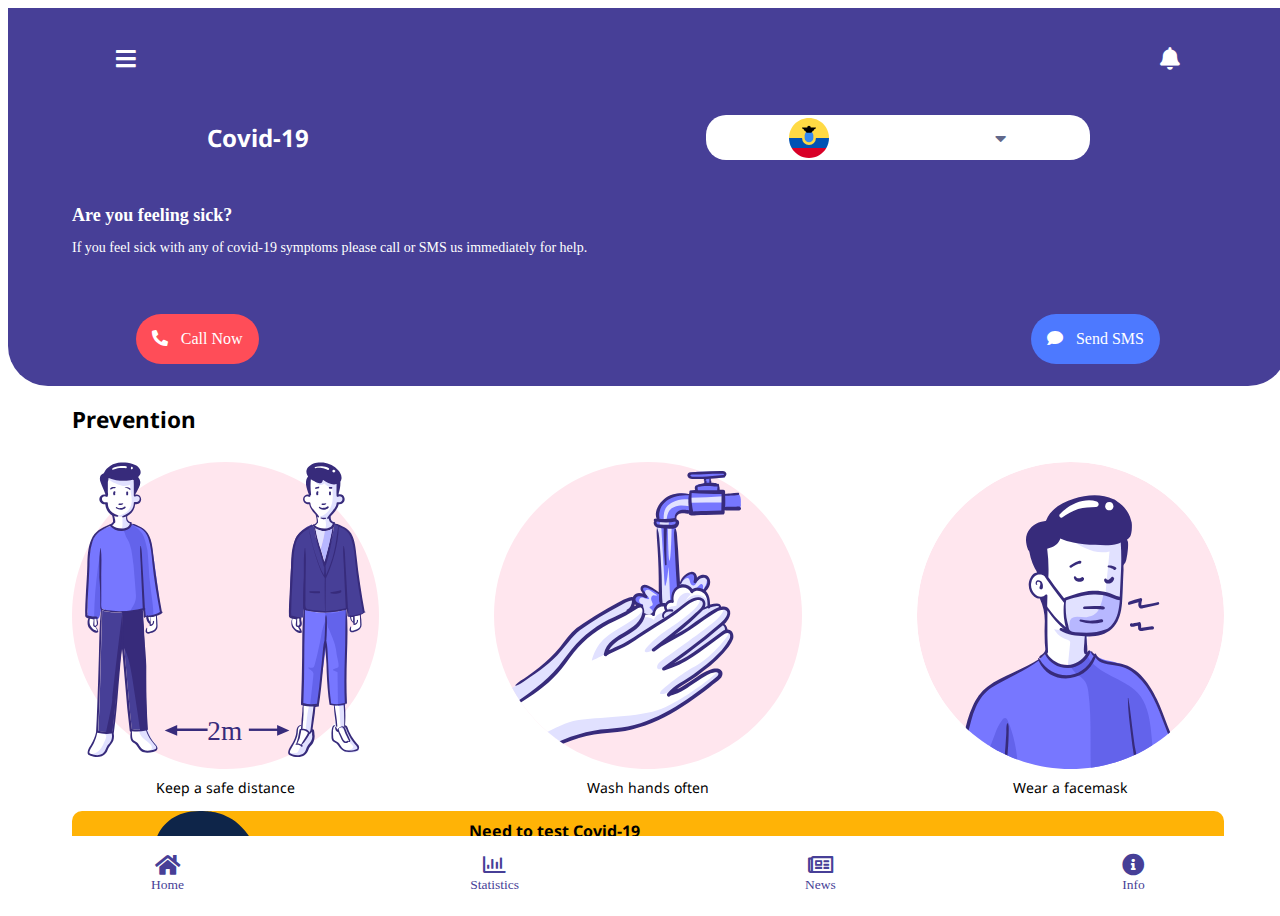
==== index.html @ 68072351 "home" ====
<!DOCTYPE html>
<html>

<head>

  <title>Covid-19</title>
  <meta name="viewport" content="width=device-width,initial-scale=1.0">
  <link href="https://necolas.github.io/normalize.css/8.0.1/normalize.css" rel="stylesheet">
  <link rel="stylesheet" href="./assets/styles/styles.css">

  <!-- Font Awesome Free 5.13.0 by @fontawesome - https://fontawesome.com-->
  <link rel="stylesheet" href="./assets/styles/fontawesome-free-5.13.0-web/css/all.min.css">
  <meta charset="utf-8">

  <!--Font Family-->
  <link href="https://fonts.googleapis.com/css2?family=Noto+Sans:ital,wght@0,400;0,700;1,400;1,700&display=swap"
    rel="stylesheet">
  <link
    href="https://fonts.googleapis.com/css2?family=Open+Sans:ital,wght@0,300;0,400;0,600;0,700;1,300;1,400;1,600;1,700&display=swap"
    rel="stylesheet">

</head>

<body>

  <div class="mainContainer">
    <section class="top">
      <nav class="appBar">
        <a><i class="fas fa-bars"></i></a>
        <a> <i class="fas fa-bell"></i></a>

      </nav>

      <header class="header">
        <span class="title">Covid-19</span>
        <div class="countyContainer">
          <img class="flag" src="./assets/Flags/flagsEc.svg" alt="Ec">
          <i class="fas fa-caret-down"></i>
        </div>
      </header>

      <div class="textTop">
        <span class="textTopTitle">Are you feeling sick?</span>
        <p class="textpTitle">If you feel sick with any of covid-19 symptoms please call or SMS us immediately for help.
        </p>
      </div>

      <div class="btnsTop">
        <a href="#" class="btnCall"><i class="fas fa-phone-alt"></i>Call Now</a>
        <a href="#" class="btnSendSMS"><i class="fas fa-comment"></i>Send SMS</a>
      </div>

    </section>

    <div class="secondContainer">
      <div class="contentContainer">
        <div class="content">
          <span class="prevention">Prevention</span>

          <section class="tips">
            <div class="imgTipC">
              <img class="imgTip" src="./assets/images/noContact.svg" alt="Keep a safe distance">
              <span class="textTip">Keep a safe distance</span>
            </div>
            <div class="imgTipC">
              <img class="imgTip" src="./assets/images/hands.svg" alt="Wash hands often">
              <span class="textTip">Wash hands often</span>
            </div>
            <div class="imgTipC">
              <img class="imgTip" src="./assets/images/faceMask.svg" alt="Wear a facemask">
              <span class="textTip">Wear a facemask</span>
            </div>
          </section>

          <section class="test">
            <img src="./assets/images/nurse.svg" alt="" class="imgTest">
            <div class="textTest">
              <span class="titleTest">Need to test Covid-19</span>
              <p class="pTest">There are laboratory tests that can
                identify the virus that causes COVID-19
                in respiratory specimens.</p>
              <a href="#" class="btnTest">Test Now</a>
            </div>

          </section>
        </div>
      </div>
      <section class="bottom">
        <a class="a" href="#">
          <div class="iconContainer">
            <i class="fas fa-home"></i>
            <span class="textIcon">Home</span>
          </div>
        </a>
        <a class="a" href="#">
          <div class="iconContainer">
            <i class="far fa-chart-bar"></i>
            <span class="textIcon">Statistics</span>
          </div>
        </a>
        <a class="a" href="#">
          <div class="iconContainer">
            <i class="far fa-newspaper"></i>
            <span class="textIcon">News</span>
          </div>
        </a>
        <a class="a" href="#">
          <div class="iconContainer">
            <i class="fas fa-info-circle"></i>
            <span class="textIcon">Info</span>
          </div>
        </a>






      </section>
    </div>
  </div>


</body>

</html>
---- assets/styles/styles.css ----
:root {
    --primary-color: #473F97;
    --font-family: 'Noto Sans', sans-serif;
}

.mainContainer {
    width: 100vw;
    height: 100vh;
    overflow: hidden;
}

.top {
    background-color: var(--primary-color);
    width: 100vw;
    height: 40vh;
    border-radius: 0px 0px 40px 40px;
    display: flex;
    padding-top: 2vh;
    display: flex;
    flex-direction: column;
    align-items: center;
    justify-content: space-around;
}

.appBar {
    width: 100vw;
    padding-left: 5vw;
    padding-right: 5vw;
    display: flex;
    flex-direction: row;
    justify-content: center;
}

.fa-bell, .fa-bars {
    color: white;
    font-size: 2.5vh;
}

.fa-bars {
    margin-right: 40vw;
}

.fa-bell {
    margin-left: 40vw;
}

.header {
    width: 100vw;
    padding-left: 5vw;
    padding-right: 5vw;
    display: flex;
    flex-direction: row;
    align-items: center;
    justify-content: space-around;
}

.title {
    color: white;
    font-family: var(--font-family);
    font-size: 24px;
    font-weight: bold;
}

.countyContainer {
    background-color: white;
    width: 30vw;
    height: 5vh;
    border-radius: 20px;
    display: flex;
    flex-direction: row;
    justify-content: space-around;
    align-items: center;
}

.flag {
    height: 4.5vh;
    width: 4.5vh;
}

.fa-caret-down {
    color: #61688B;
    font-size: 18px;
}

.textTop {
    width: 90vw;
    display: flex;
    flex-direction: column;
}

.textTopTitle {
    color: white;
    font-size: 18px;
    font-weight: bold;
}

.textpTitle {
    color: white;
    font-size: 14px;
    font-weight: 100;
}

.btnsTop {
    width: 80vw;
    display: flex;
    flex-direction: row;
    justify-content: space-between;
}

.btnSendSMS, .btnCall {
    color: white;
    font-size: 16px;
    text-decoration: none;
    justify-content: center;
    align-items: center;
}

.btnSendSMS {
    background-color: #4D79FF;
    padding: 1em;
    border-radius: 2em;
}

.btnCall {
    background-color: #FF4D58;
    padding: 1em;
    border-radius: 2em;
}

.fa-comment, .fa-phone-alt {
    color: white;
    margin-right: 1vw;
    font-size: 16px;
}

/*
Content
*/

.secondContainer {
    width: 100vw;
    height: 60vh;
    display: flex;
    flex-direction: column;
}

.contentContainer {
    height: 52vh;
    width: 100vw;
    display: flex;
    flex-direction: column;
    align-items: center;
    justify-content: center;
}

.content {
    overflow-y: scroll;
    overflow-x: hidden;
    width: 90vw;
    height: 48vh;
    display: flex;
    flex-direction: column;
}

.tips {
    margin-top: 3vh;
    width: 90vw;
    display: flex;
    flex-direction: row;
    justify-content: space-between;
    margin-bottom: 1.5vh;
}

.imgTipC {
    display: flex;
    flex-direction: column;
    width: 24vw;
    align-items: center;
}

.textTip {
    margin-top: 1vh;
    font-size: 14px;
    text-align: center;
    font-family: var(--font-family);
}

.imgTip {
    width: 24vw;
    height: 24vw;
}

.prevention {
    font-weight: bold;
    color: black;
    font-size: 2.5vh;
    font-family: var(--font-family);
}

.textTest {
    margin-top: 1vh;
    margin-bottom: 1.5vh;
    margin-left: 2vw;
    margin-right: 1vw;
}

.imgTest {
    margin-left: 1vw;
    width: 28vw;
    align-self: flex-end;
}

.test {
    display: flex;
    flex-direction: row;
    background-color: #FFB306;
    border-radius: 10px;
}

.titleTest {
    font-weight: bold;
    font-size: 16px;
    font-family: var(--font-family);
}

.pTest {
    font-size: 14px;
}

.btnTest {
    font-family: var(--font-family);
    text-decoration: none;
    color: white;
    font-weight: bold;
    font-size: 14px;
    background-color: var(--primary-color);
    padding-top: 5px;
    padding-bottom: 5px;
    padding-left: 10px;
    padding-right: 10px;
    justify-content: center;
    border-radius: 8px;
}

.bottom {
    width: 100vw;
    height: 8vh;
    align-self: flex-end;
    display: flex;
    flex-direction: row;
    justify-content: space-around;
}

.fa-home, .fa-chart-bar, .fa-newspaper, .fa-info-circle {
    color: var(--primary-color);
    font-size: 2.5vh;
    align-self: center;
}

.a {
    text-decoration: none;
    color: var(--primary-color);
}

.a:active {
    opacity: 0.8;
}

.a:hover {
    opacity: 0.9;
}

.textIcon {
    font-size: 1.5vh;
}

.iconContainer {
    display: flex;
    flex-direction: column;
    align-items: center;
    justify-content: center;
}
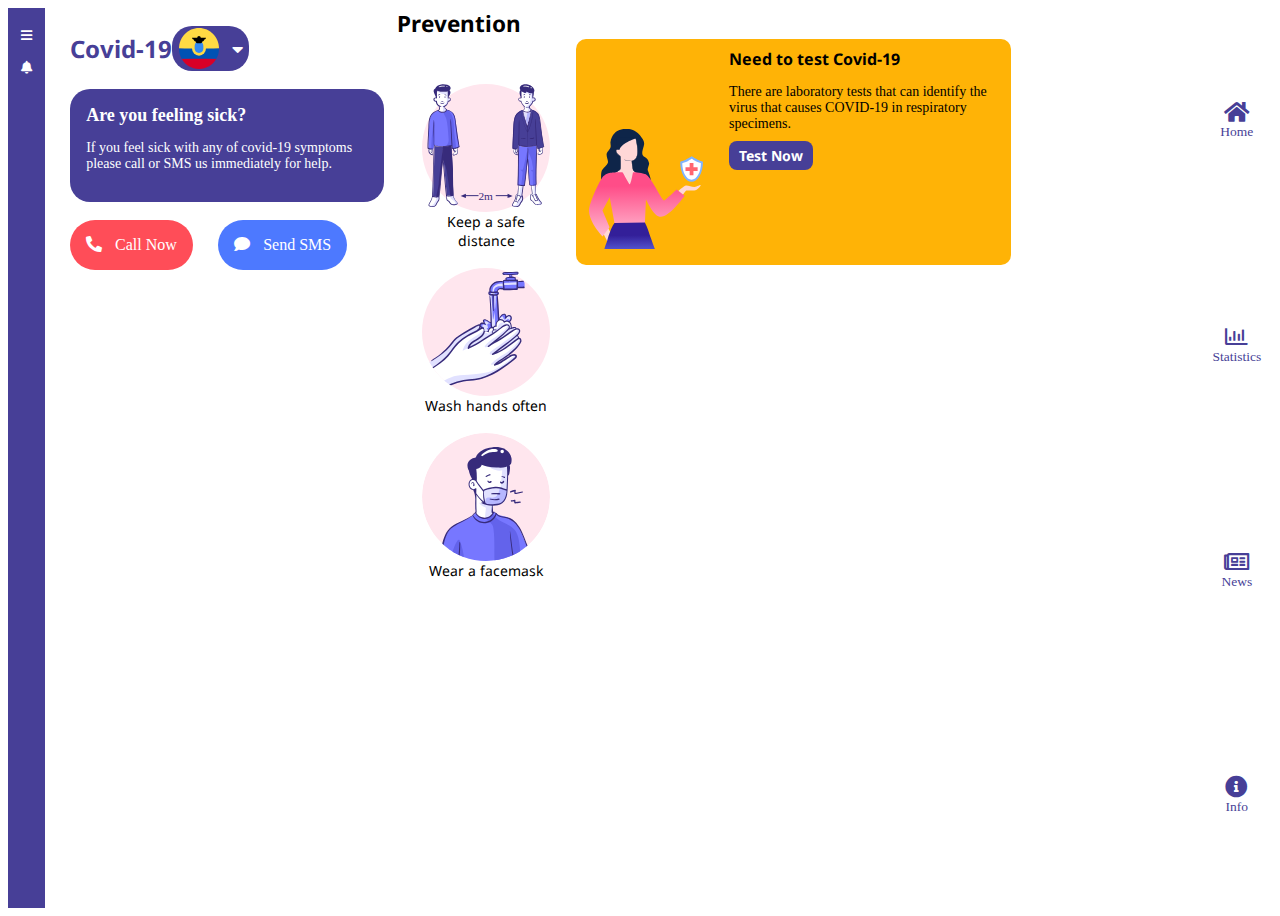
==== commit 36deb2c0: "landScape" ====
--- a/index.html
+++ b/index.html
@@ -30,7 +30,7 @@
         <a> <i class="fas fa-bell"></i></a>
 
       </nav>
-
+      <div class="landContainer">
       <header class="header">
         <span class="title">Covid-19</span>
         <div class="countyContainer">
@@ -49,13 +49,14 @@
         <a href="#" class="btnCall"><i class="fas fa-phone-alt"></i>Call Now</a>
         <a href="#" class="btnSendSMS"><i class="fas fa-comment"></i>Send SMS</a>
       </div>
+      </div>
 
     </section>
 
     <div class="secondContainer">
       <div class="contentContainer">
+        <span class="prevention">Prevention</span>
         <div class="content">
-          <span class="prevention">Prevention</span>
 
           <section class="tips">
             <div class="imgTipC">
@@ -79,7 +80,7 @@
               <p class="pTest">There are laboratory tests that can
                 identify the virus that causes COVID-19
                 in respiratory specimens.</p>
-              <a href="#" class="btnTest">Test Now</a>
+              <a href="http://www.calidadsalud.gob.ec/laboratorios-autorizados/" target="_blank" class="btnTest">Test Now</a>
             </div>
 
           </section>
--- a/assets/styles/styles.css
+++ b/assets/styles/styles.css
@@ -45,7 +45,7 @@
 }
 
 .header {
-    width: 100vw;
+    width: 90vw;
     padding-left: 5vw;
     padding-right: 5vw;
     display: flex;
@@ -82,8 +82,15 @@
     font-size: 18px;
 }
 
+.landContainer {
+    width: 90vw;
+    display: flex;
+    flex-direction: column;
+    align-content: center;
+    justify-content: space-around;
+}
+
 .textTop {
-    width: 90vw;
     display: flex;
     flex-direction: column;
 }
@@ -195,6 +202,9 @@
     color: black;
     font-size: 2.5vh;
     font-family: var(--font-family);
+    text-align: left;
+    margin-left: 5vw;
+    align-self: flex-start;
 }
 
 .textTest {
@@ -279,4 +289,246 @@
     flex-direction: column;
     align-items: center;
     justify-content: center;
+}
+
+@media(orientation: landscape) {
+    .mainContainer {
+        width: 100vw;
+        height: 100vh;
+        overflow: hidden;
+        display: flex;
+        flex-direction: row;
+    }
+    .top {
+        background-color: white;
+        width: max-content;
+        height: 100vh;
+        border-radius: 0px 0px 0px 0px;
+        display: flex;
+        padding-top: 0vh;
+        flex-direction: row;
+        align-items: flex-start;
+        justify-content: left;
+    }
+    .appBar {
+        display: flex;
+        width: max-content;
+        height: 100vh;
+        padding-left: 1vw;
+        padding-right: 1vw;
+        margin-right: 2vw;
+        padding-top: 2vh;
+        flex-direction: column;
+        background-color: var(--primary-color);
+        justify-content: flex-start;
+    }
+    .fa-bars {
+        font-size: 1vw;
+        margin-right: 0vw;
+    }
+    .fa-bell {
+        font-size: 1vw;
+        margin-left: 0vw;
+        margin-top: 2vh;
+    }
+    .landContainer {
+        width: max-content;
+        height: 100vh;
+        display: flex;
+        padding-top: 2vh;
+        flex-direction: column;
+        justify-content: start;
+    }
+    .header {
+        width: max-content;
+        padding-left: 0vw;
+        padding-right: 0vw;
+        display: flex;
+        flex-direction: row;
+        align-items: center;
+        justify-content: left;
+        margin-bottom: 2vh;
+    }
+    .title {
+        color: var(--primary-color);
+        font-family: var(--font-family);
+        font-size: 24px;
+        font-weight: bold;
+    }
+    .countyContainer {
+        background-color: var(--primary-color);
+        width: 6vw;
+        height: 5vh;
+        border-radius: 20px;
+        display: flex;
+        flex-direction: row;
+        justify-content: space-around;
+        align-items: center;
+    }
+    .fa-caret-down {
+        color: white;
+        font-size: 18px;
+    }
+    .textTop {
+        width: 22vw;
+        display: flex;
+        flex-direction: column;
+        background-color: var(--primary-color);
+        padding: 1em;
+        border-radius: 20px;
+        margin-bottom: 2vh;
+    }
+    .textTopTitle {
+        color: white;
+        font-size: 18px;
+        font-weight: bold;
+    }
+    .textpTitle {
+        color: white;
+        font-size: 14px;
+        font-weight: 100;
+    }
+    .btnsTop {
+        width: max-content;
+        display: flex;
+        flex-direction: row;
+        justify-content: center;
+    }
+    .btnSendSMS, .btnCall {
+        color: white;
+        font-size: 16px;
+        width: max-content;
+        text-align: center;
+        text-decoration: none;
+        justify-content: center;
+        align-items: center;
+        padding: 1em;
+        border-radius: 2em;
+    }
+    .btnSendSMS {
+        background-color: #4D79FF;
+        margin-left: 1vw;
+    }
+    .btnCall {
+        background-color: #FF4D58;
+        margin-right: 1vw;
+    }
+    .fa-comment, .fa-phone-alt {
+        color: white;
+        margin-right: 1vw;
+        font-size: 16px;
+    }
+    /*//////////////////////////*/
+    /*
+Content
+*/
+    .secondContainer {
+        width: 75vw;
+        height: 100vh;
+        display: flex;
+        flex-direction: row;
+        align-items: flex-start;
+        justify-content: space-between;
+        margin-left: 1vw;
+    }
+    .contentContainer {
+        height: 100vh;
+        width: max-content;
+        display: flex;
+        flex-direction: column;
+    }
+    .content {
+        overflow-y: hidden;
+        overflow-x: hidden;
+        width: max-content;
+        height: 100vh;
+        display: flex;
+        flex-direction: row;
+    }
+    .tips {
+        width: 14vw;
+        display: flex;
+        flex-direction: column;
+        justify-content: start;
+        align-items: center;
+        overflow-y: scroll;
+        overflow-x: hidden;
+    }
+    .imgTipC {
+        display: flex;
+        flex-direction: column;
+        width: 10vw;
+        align-items: center;
+        margin-top: 2vh;
+    }
+    .textTip {
+        margin-top: 0vh;
+        font-size: 14px;
+        text-align: center;
+        font-family: var(--font-family);
+    }
+    .imgTip {
+        width: 10vw;
+        height: 10vw;
+    }
+    .prevention {
+        font-weight: bold;
+        color: black;
+        font-size: 2.5vh;
+        margin-left: 0vw;
+        font-family: var(--font-family);
+    }
+    .textTest {
+        margin-top: 1vh;
+        margin-bottom: 1.5vh;
+        margin-left: 2vw;
+        margin-right: 1vw;
+    }
+    .imgTest {
+        margin-left: 1vw;
+        width: 10vw;
+        margin-top: 10vh;
+        align-self: flex-start;
+    }
+    .test {
+        display: flex;
+        flex-direction: row;
+        background-color: #FFB306;
+        padding-bottom: 1em;
+        border-radius: 10px;
+        width: 34vw;
+        height: max-content;
+    }
+    .titleTest {
+        font-weight: bold;
+        font-size: 16px;
+        font-family: var(--font-family);
+    }
+    .pTest {
+        font-size: 14px;
+    }
+    .btnTest {
+        font-family: var(--font-family);
+        text-decoration: none;
+        color: white;
+        font-weight: bold;
+        font-size: 14px;
+        background-color: var(--primary-color);
+        padding-top: 5px;
+        padding-bottom: 5px;
+        padding-left: 10px;
+        padding-right: 10px;
+        justify-content: center;
+        border-radius: 8px;
+    }
+    /*Bottom*/
+    .bottom {
+        width: 8vw;
+        height: 100vh;
+        display: flex;
+        justify-self: right;
+        flex-direction: column;
+        justify-content: space-around;
+    }
+   
 }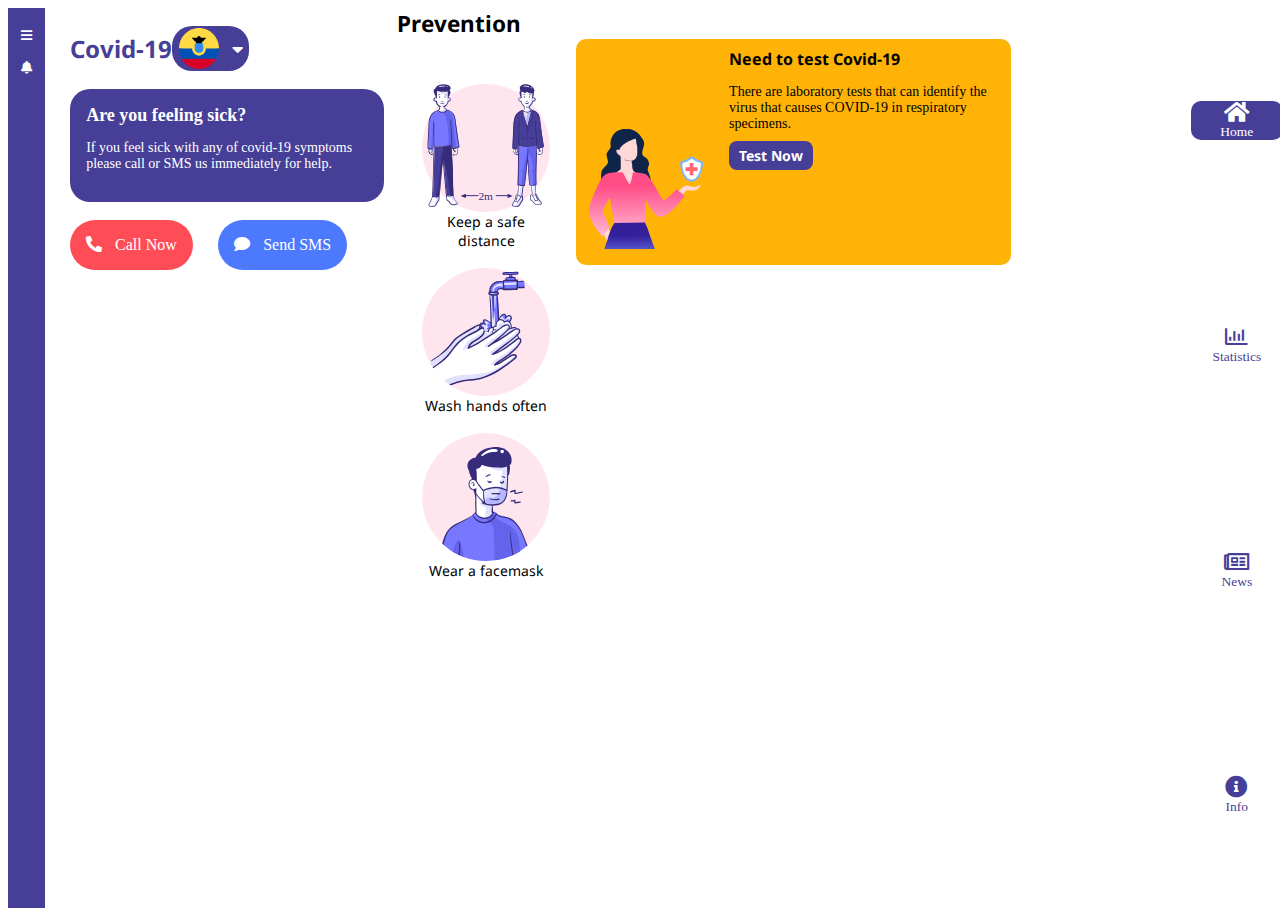
==== commit 8acdf633: "add other pag." ====
--- a/index.html
+++ b/index.html
@@ -46,7 +46,7 @@
       </div>
 
       <div class="btnsTop">
-        <a href="#" class="btnCall"><i class="fas fa-phone-alt"></i>Call Now</a>
+        <a href="tel:171" class="btnCall"><i class="fas fa-phone-alt"></i>Call Now</a>
         <a href="#" class="btnSendSMS"><i class="fas fa-comment"></i>Send SMS</a>
       </div>
       </div>
@@ -80,32 +80,32 @@
               <p class="pTest">There are laboratory tests that can
                 identify the virus that causes COVID-19
                 in respiratory specimens.</p>
-              <a href="http://www.calidadsalud.gob.ec/laboratorios-autorizados/" target="_blank" class="btnTest">Test Now</a>
+              <a href="./test/test.html" class="btnTest">Test Now</a>
             </div>
 
           </section>
         </div>
       </div>
       <section class="bottom">
-        <a class="a" href="#">
-          <div class="iconContainer">
+        <a class="a">
+          <div class="iconContainer actual">
             <i class="fas fa-home"></i>
             <span class="textIcon">Home</span>
           </div>
         </a>
-        <a class="a" href="#">
+        <a class="a" href="./statistics/statistics.html">
           <div class="iconContainer">
             <i class="far fa-chart-bar"></i>
             <span class="textIcon">Statistics</span>
           </div>
         </a>
-        <a class="a" href="#">
+        <a class="a" href="./news/news.html">
           <div class="iconContainer">
             <i class="far fa-newspaper"></i>
             <span class="textIcon">News</span>
           </div>
         </a>
-        <a class="a" href="#">
+        <a class="a" href="./info/info.html">
           <div class="iconContainer">
             <i class="fas fa-info-circle"></i>
             <span class="textIcon">Info</span>
--- a/assets/styles/styles.css
+++ b/assets/styles/styles.css
@@ -289,6 +289,21 @@
     flex-direction: column;
     align-items: center;
     justify-content: center;
+}
+
+.actual {
+    background-color: var(--primary-color);
+    width: 6vh;
+    height: 5vh;
+    border-radius: 5px;
+}
+
+.actual i {
+    color: white;
+}
+
+.actual .textIcon {
+    color: white;
 }
 
 @media(orientation: landscape) {
@@ -530,5 +545,11 @@
         flex-direction: column;
         justify-content: space-around;
     }
-   
+    .actual {
+        border-radius: 10px;
+        margin-left: 5px;
+        width: auto;
+        height: auto;
+        margin-right: 5px;
+    }
 }